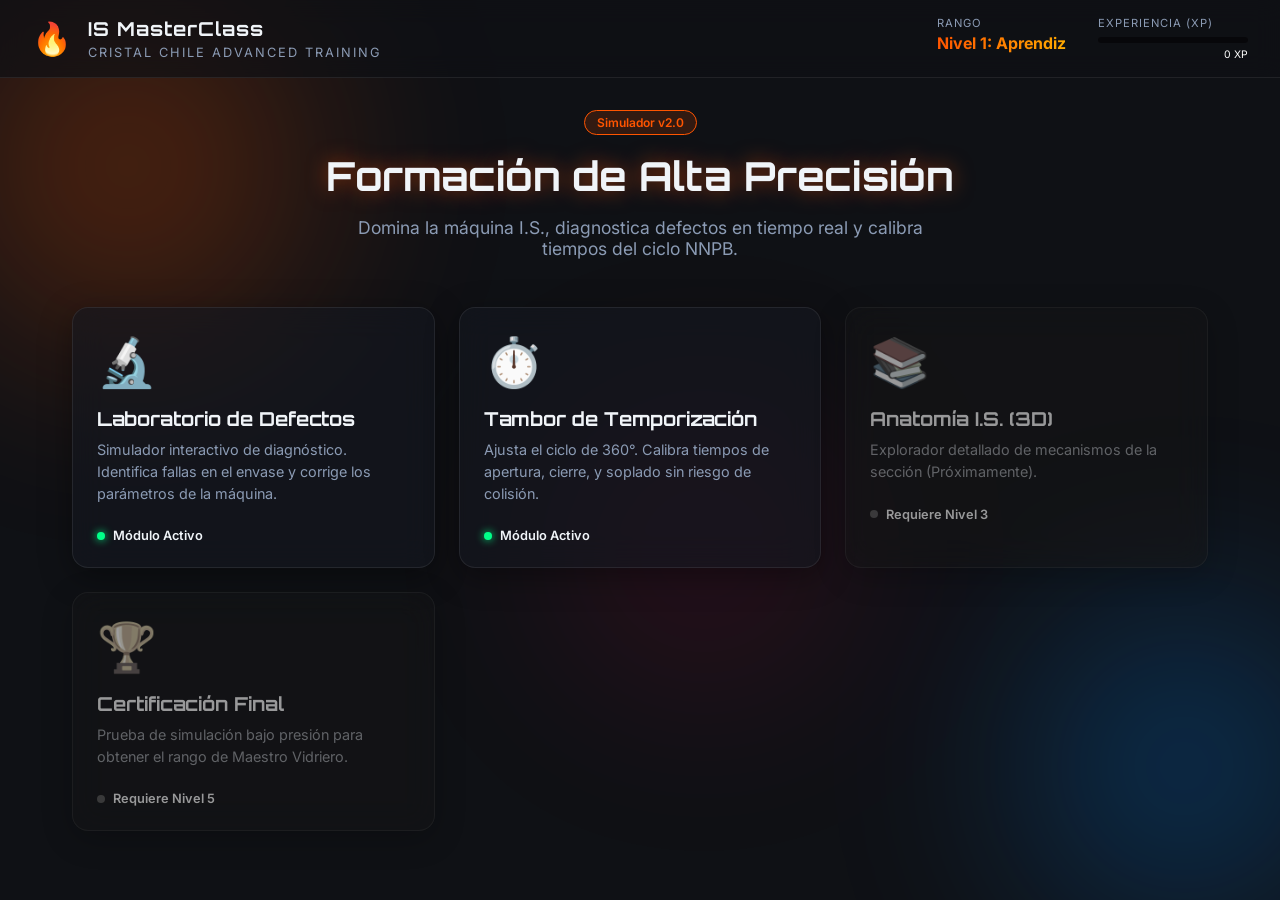
==== index.html @ 7d7ca2a0 "Initial commit: IS MasterClass Simulator con Django y GitHub Pages" ====
<!DOCTYPE html>
<html lang="es">
<head>
    <meta charset="UTF-8">
    <meta name="viewport" content="width=device-width, initial-scale=1.0">
    <title>IS MasterClass Simulator — Cristal Chile</title>
    <meta name="description" content="Simulador avanzado y plataforma de entrenamiento para operadores de máquina I.S.">
    <link rel="stylesheet" href="index.css">
    <link href="https://fonts.googleapis.com/css2?family=Inter:wght@300;400;600;800&family=Orbitron:wght@400;700&display=swap" rel="stylesheet">
</head>
<body>
    <div class="ambient-bg">
        <div class="glow-orb orange"></div>
        <div class="glow-orb blue"></div>
        <div class="glow-orb red"></div>
    </div>

    <header class="glass-nav">
        <div class="brand" onclick="app.showView('menu')">
            <div class="brand-icon">🔥</div>
            <div class="brand-text">
                <h1>IS MasterClass</h1>
                <span>Cristal Chile Advanced Training</span>
            </div>
        </div>
        <div class="user-stats">
            <div class="stat-box">
                <span class="stat-label">Rango</span>
                <strong id="userLevel" class="stat-value text-gradient">Aprendiz I.S.</strong>
            </div>
            <div class="stat-box">
                <span class="stat-label">Experiencia (XP)</span>
                <div class="xp-bar-container">
                    <div id="xpBar" class="xp-bar-fill"></div>
                </div>
                <span id="xpText" class="xp-text">0 / 100</span>
            </div>
        </div>
    </header>

    <main class="container">
        <!-- VISTA: MENÚ PRINCIPAL -->
        <section id="view-menu" class="view-section active">
            <header class="hero">
                <span class="badge">Simulador v2.0</span>
                <h2>Formación de Alta Precisión</h2>
                <p>Domina la máquina I.S., diagnostica defectos en tiempo real y calibra tiempos del ciclo NNPB.</p>
            </header>

            <div class="modules-grid">
                <div class="module-card glass-card" onclick="app.showView('defectos')">
                    <div class="card-icon">🔬</div>
                    <div class="card-content">
                        <h3>Laboratorio de Defectos</h3>
                        <p>Simulador interactivo de diagnóstico. Identifica fallas en el envase y corrige los parámetros de la máquina.</p>
                    </div>
                    <div class="card-action">
                        <span class="status-indicator online"></span> Módulo Activo
                    </div>
                </div>

                <div class="module-card glass-card" onclick="app.showView('tiempos')">
                    <div class="card-icon">⏱️</div>
                    <div class="card-content">
                        <h3>Tambor de Temporización</h3>
                        <p>Ajusta el ciclo de 360°. Calibra tiempos de apertura, cierre, y soplado sin riesgo de colisión.</p>
                    </div>
                    <div class="card-action">
                        <span class="status-indicator online"></span> Módulo Activo
                    </div>
                </div>

                <div class="module-card glass-card locked">
                    <div class="card-icon">📚</div>
                    <div class="card-content">
                        <h3>Anatomía I.S. (3D)</h3>
                        <p>Explorador detallado de mecanismos de la sección (Próximamente).</p>
                    </div>
                    <div class="card-action">
                        <span class="status-indicator offline"></span> Requiere Nivel 3
                    </div>
                </div>

                <div class="module-card glass-card locked">
                    <div class="card-icon">🏆</div>
                    <div class="card-content">
                        <h3>Certificación Final</h3>
                        <p>Prueba de simulación bajo presión para obtener el rango de Maestro Vidriero.</p>
                    </div>
                    <div class="card-action">
                        <span class="status-indicator offline"></span> Requiere Nivel 5
                    </div>
                </div>
            </div>
        </section>

        <!-- VISTA: LABORATORIO DE DEFECTOS -->
        <section id="view-defectos" class="view-section">
            <div class="glass-panel lab-panel">
                <header class="lab-header">
                    <h2>Laboratorio de Diagnóstico 🔍</h2>
                    <button class="btn-secondary" onclick="app.showView('menu')">Volver al Centro</button>
                </header>
                
                <div class="lab-content">
                    <div class="defecto-display">
                        <div class="defecto-visual">
                            <div class="defecto-img-placeholder">
                                <span id="defectoIcon">⚠️</span>
                            </div>
                            <h3 id="defectoNombre">Cargando caso...</h3>
                            <p id="defectoDesc" class="defecto-desc">Esperando datos de telemetría...</p>
                        </div>
                    </div>
                    
                    <div class="defecto-controls">
                        <h3>¿Cuál es la causa raíz o el ajuste necesario?</h3>
                        <div id="opcionesContainer" class="options-list">
                            <!-- Opciones generadas por JS -->
                        </div>
                        <div id="feedbackPanel" class="feedback-panel hidden">
                            <!-- Mensaje de acierto o error -->
                        </div>
                        <button id="btnNextDefect" class="btn-primary hidden" onclick="app.loadNextDefect()">Siguiente Caso 🚀</button>
                    </div>
                </div>
            </div>
        </section>

        <!-- VISTA: SIMULADOR DE TIEMPOS -->
        <section id="view-tiempos" class="view-section">
            <div class="glass-panel simulator-panel">
                <header class="lab-header">
                    <h2>Simulador de Tambor (Timing) ⏱️</h2>
                    <button class="btn-secondary" onclick="app.showView('menu')">Volver al Centro</button>
                </header>
                
                <div class="simulator-content">
                    <div class="timing-visualizer">
                        <div class="circle-container">
                            <div id="timingWheel" class="timing-wheel">
                                <div class="wheel-center">360°</div>
                                <div class="event-slice" id="slice-blank">Premolde</div>
                                <div class="event-slice" id="slice-blow">Soplado</div>
                            </div>
                        </div>
                    </div>
                    <div class="timing-controls">
                        <h3>Parámetros de Sección (NNPB)</h3>
                        <div class="control-group">
                            <label for="range-blank">Cierre de Premolde (Inicio): <span id="val-blank">0</span>°</label>
                            <input type="range" id="range-blank" title="Cierre de Premolde" min="0" max="360" value="0" oninput="app.updateTiming()">
                        </div>
                        <div class="control-group">
                            <label for="range-blow">Tiempo de Soplado (Inicio): <span id="val-blow">180</span>°</label>
                            <input type="range" id="range-blow" title="Tiempo de Soplado" min="0" max="360" value="180" oninput="app.updateTiming()">
                        </div>
                        <div class="alert-box" id="timingAlert">
                            ✔️ Tiempos sincronizados. Riesgo de colisión nulo.
                        </div>
                    </div>
                </div>
            </div>
        </section>
    </main>

    <script src="main.js"></script>
</body>
</html>
---- index.css ----
:root {
    --bg-dark: #0f1115;
    --bg-panel: rgba(20, 24, 32, 0.6);
    --glass-border: rgba(255, 255, 255, 0.08);
    --glass-shadow: 0 8px 32px 0 rgba(0, 0, 0, 0.37);
    
    --accent-orange: #ff5500;
    --accent-orange-glow: rgba(255, 85, 0, 0.5);
    --accent-blue: #0088ff;
    --accent-blue-glow: rgba(0, 136, 255, 0.5);
    --accent-green: #00ff88;
    
    --text-main: #f0f4f8;
    --text-muted: #8b9bb4;
}

* {
    box-sizing: border-box;
    margin: 0;
    padding: 0;
}

body {
    font-family: 'Inter', sans-serif;
    background-color: var(--bg-dark);
    color: var(--text-main);
    overflow-x: hidden;
    min-height: 100vh;
}

/* Ambient Background Orbs */
.ambient-bg {
    position: fixed;
    top: 0; left: 0; right: 0; bottom: 0;
    z-index: -1;
    overflow: hidden;
    pointer-events: none;
}

.glow-orb {
    position: absolute;
    border-radius: 50%;
    filter: blur(100px);
    opacity: 0.4;
    animation: float 20s infinite alternate ease-in-out;
}

.glow-orb.orange {
    width: 40vw; height: 40vw;
    background: radial-gradient(circle, var(--accent-orange), transparent 70%);
    top: -10%; left: -10%;
}

.glow-orb.blue {
    width: 35vw; height: 35vw;
    background: radial-gradient(circle, var(--accent-blue), transparent 70%);
    bottom: -10%; right: -10%;
    animation-delay: -5s;
}

.glow-orb.red {
    width: 30vw; height: 30vw;
    background: radial-gradient(circle, #ff0055, transparent 70%);
    top: 40%; left: 40%;
    opacity: 0.2;
    animation-delay: -10s;
}

@keyframes float {
    0% { transform: translate(0, 0) scale(1); }
    100% { transform: translate(50px, 50px) scale(1.2); }
}

/* Typography */
h1, h2, h3 { font-family: 'Orbitron', sans-serif; }
.text-gradient {
    background: linear-gradient(90deg, var(--accent-orange), #ffaa00);
    -webkit-background-clip: text;
    background-clip: text;
    -webkit-text-fill-color: transparent;
}

/* Header */
.glass-nav {
    display: flex;
    justify-content: space-between;
    align-items: center;
    padding: 1rem 2rem;
    background: rgba(15, 17, 21, 0.7);
    -webkit-backdrop-filter: blur(12px);
    backdrop-filter: blur(12px);
    border-bottom: 1px solid var(--glass-border);
    position: sticky;
    top: 0;
    z-index: 100;
}

.brand {
    display: flex;
    align-items: center;
    gap: 1rem;
    cursor: pointer;
    transition: transform 0.2s;
}
.brand:hover { transform: scale(1.02); }
.brand-icon { font-size: 2rem; }
.brand-text h1 { font-size: 1.2rem; margin: 0; letter-spacing: 1px;}
.brand-text span { font-size: 0.8rem; color: var(--text-muted); text-transform: uppercase; letter-spacing: 2px;}

.user-stats { display: flex; gap: 2rem; }
.stat-box { display: flex; flex-direction: column; gap: 0.2rem; }
.stat-label { font-size: 0.7rem; color: var(--text-muted); text-transform: uppercase; letter-spacing: 1px;}
.stat-value { font-size: 1rem; font-weight: bold; }

/* XP Bar */
.xp-bar-container {
    width: 150px;
    height: 6px;
    background: rgba(0,0,0,0.5);
    border-radius: 3px;
    overflow: hidden;
    margin-top: 4px;
}
.xp-bar-fill {
    height: 100%;
    background: linear-gradient(90deg, var(--accent-orange), #ffaa00);
    box-shadow: 0 0 10px var(--accent-orange-glow);
    transition: width 0.5s ease-out;
}
.xp-text { font-size: 0.65rem; color: #fff; margin-top: 2px; text-align: right; }

/* Main Container & Views */
.container {
    max-width: 1200px;
    margin: 0 auto;
    padding: 2rem;
}

.view-section {
    display: none;
    animation: fadeIn 0.4s ease-out;
}
.view-section.active { display: block; }

@keyframes fadeIn {
    from { opacity: 0; transform: translateY(10px); }
    to { opacity: 1; transform: translateY(0); }
}

/* Hero */
.hero { text-align: center; margin-bottom: 3rem; }
.hero .badge {
    display: inline-block;
    padding: 0.25rem 0.75rem;
    background: rgba(255, 85, 0, 0.15);
    color: var(--accent-orange);
    border: 1px solid var(--accent-orange);
    border-radius: 20px;
    font-size: 0.75rem;
    font-weight: 600;
    margin-bottom: 1rem;
}
.hero h2 { font-size: 2.5rem; margin-bottom: 1rem; text-shadow: 0 0 20px var(--accent-orange-glow); }
.hero p { color: var(--text-muted); font-size: 1.1rem; max-width: 600px; margin: 0 auto; }

/* Modules Grid */
.modules-grid {
    display: grid;
    grid-template-columns: repeat(auto-fit, minmax(280px, 1fr));
    gap: 1.5rem;
}

.glass-card {
    background: var(--bg-panel);
    -webkit-backdrop-filter: blur(16px);
    backdrop-filter: blur(16px);
    border: 1px solid var(--glass-border);
    border-radius: 16px;
    padding: 1.5rem;
    box-shadow: var(--glass-shadow);
    transition: all 0.3s ease;
    cursor: pointer;
    position: relative;
    overflow: hidden;
}
.glass-card::before {
    content: ''; position: absolute; top: 0; left: 0; width: 100%; height: 2px;
    background: linear-gradient(90deg, transparent, rgba(255,255,255,0.2), transparent);
    transform: translateX(-100%); transition: transform 0.5s;
}
.glass-card:hover:not(.locked) {
    transform: translateY(-5px);
    box-shadow: 0 12px 40px rgba(0,0,0,0.5), 0 0 20px var(--accent-blue-glow);
    border-color: rgba(255,255,255,0.2);
}
.glass-card:hover:not(.locked)::before { transform: translateX(100%); }
.glass-card.locked { opacity: 0.6; cursor: not-allowed; filter: grayscale(80%); }

.card-icon { font-size: 3rem; margin-bottom: 1rem; }
.card-content h3 { font-size: 1.2rem; margin-bottom: 0.5rem; }
.card-content p { color: var(--text-muted); font-size: 0.9rem; line-height: 1.5; margin-bottom: 1.5rem; }

.card-action { font-size: 0.8rem; font-weight: 600; display: flex; align-items: center; gap: 0.5rem; }
.status-indicator { width: 8px; height: 8px; border-radius: 50%; display: inline-block; }
.status-indicator.online { background: var(--accent-green); box-shadow: 0 0 8px var(--accent-green); }
.status-indicator.offline { background: #555; }

/* Generic Glass Panel */
.glass-panel {
    background: var(--bg-panel);
    -webkit-backdrop-filter: blur(16px);
    backdrop-filter: blur(16px);
    border: 1px solid var(--glass-border);
    border-radius: 20px;
    padding: 2rem;
    box-shadow: var(--glass-shadow);
}

.lab-header {
    display: flex;
    justify-content: space-between;
    align-items: center;
    border-bottom: 1px solid var(--glass-border);
    padding-bottom: 1.5rem;
    margin-bottom: 2rem;
}

.btn-primary, .btn-secondary {
    padding: 0.6rem 1.2rem;
    border-radius: 8px;
    font-family: 'Inter', sans-serif;
    font-weight: 600;
    cursor: pointer;
    transition: all 0.2s;
    border: none;
}
.btn-primary { background: var(--accent-blue); color: #fff; box-shadow: 0 0 15px var(--accent-blue-glow); }
.btn-primary:hover { background: #1a94ff; transform: translateY(-2px); box-shadow: 0 0 25px var(--accent-blue-glow); }
.btn-secondary { background: rgba(255,255,255,0.1); color: #fff; border: 1px solid var(--glass-border); }
.btn-secondary:hover { background: rgba(255,255,255,0.2); }

/* --- Lab Defectos --- */
.lab-content { display: grid; grid-template-columns: 1fr 1fr; gap: 3rem; }
.defecto-visual { text-align: center; }
.defecto-img-placeholder {
    width: 100%; aspect-ratio: 1;
    background: rgba(0,0,0,0.3);
    border: 1px dashed rgba(255,255,255,0.2);
    border-radius: 12px;
    display: flex; align-items: center; justify-content: center;
    font-size: 5rem;
    margin-bottom: 1.5rem;
    box-shadow: inset 0 0 50px rgba(0,0,0,0.5);
}
.defecto-desc { color: var(--text-muted); margin-top: 1rem; line-height: 1.6; }

.options-list { display: flex; flex-direction: column; gap: 1rem; margin-top: 1.5rem; }
.option-btn {
    background: rgba(255,255,255,0.05);
    border: 1px solid rgba(255,255,255,0.1);
    padding: 1rem;
    border-radius: 8px;
    color: var(--text-main);
    font-size: 1rem;
    text-align: left;
    cursor: pointer;
    transition: all 0.2s;
}
.option-btn:hover { background: rgba(255,255,255,0.1); border-color: rgba(255,255,255,0.3); transform: translateX(5px); }
.option-btn.correct { background: rgba(0, 255, 136, 0.2); border-color: var(--accent-green); }
.option-btn.wrong { background: rgba(255, 0, 85, 0.2); border-color: #ff0055; }

.feedback-panel { margin-top: 1.5rem; padding: 1rem; border-radius: 8px; font-weight: bold; }
.feedback-panel.success { background: rgba(0, 255, 136, 0.1); color: var(--accent-green); border: 1px solid var(--accent-green); }
.feedback-panel.error { background: rgba(255, 0, 85, 0.1); color: #ff0055; border: 1px solid #ff0055; }
.hidden { display: none !important; }

/* --- Simulador Timing --- */
.simulator-content { display: grid; grid-template-columns: 1fr 1fr; gap: 3rem; align-items: center; }
.circle-container {
    width: 300px; height: 300px;
    margin: 0 auto;
    border-radius: 50%;
    background: rgba(0,0,0,0.4);
    border: 2px solid rgba(255,255,255,0.1);
    position: relative;
    box-shadow: 0 0 30px rgba(0,0,0,0.5), inset 0 0 20px rgba(255,255,255,0.05);
}
.timing-wheel {
    width: 100%; height: 100%; border-radius: 50%;
    position: relative; overflow: hidden;
}
.wheel-center {
    position: absolute; top: 50%; left: 50%;
    transform: translate(-50%, -50%);
    width: 60px; height: 60px;
    background: var(--bg-dark);
    border-radius: 50%; z-index: 10;
    display: flex; align-items: center; justify-content: center;
    font-family: 'Orbitron'; font-size: 0.8rem; font-weight: bold;
    border: 2px solid rgba(255,255,255,0.2);
}
.event-slice {
    position: absolute;
    width: 50%; height: 50%;
    transform-origin: 100% 100%;
    /* These variables will be updated by JS, CSS logic handles drawing conic slices. 
       Since standard CSS can't easily draw generic conic-gradients with HTML elements this way cleanly, 
       we will use a conic-gradient on the container in JS instead. Hiding these divs. */
    display: none; 
}
/* JS will apply background to .timing-wheel */

.control-group { margin-bottom: 1.5rem; }
.control-group label { display: block; margin-bottom: 0.5rem; color: var(--text-muted); font-size: 0.9rem;}
.control-group input[type="range"] {
    width: 100%;
    accent-color: var(--accent-orange);
    cursor: pointer;
}
.alert-box {
    margin-top: 2rem; padding: 1rem;
    background: rgba(0, 255, 136, 0.1);
    border: 1px solid var(--accent-green);
    border-radius: 8px; color: var(--accent-green);
    font-size: 0.9rem;
}
.alert-box.danger { background: rgba(255, 85, 0, 0.1); border-color: var(--accent-orange); color: var(--accent-orange); }

/* Responsive */
@media (max-width: 768px) {
    .lab-content, .simulator-content { grid-template-columns: 1fr; }
    .glass-nav { flex-direction: column; gap: 1rem; }
}
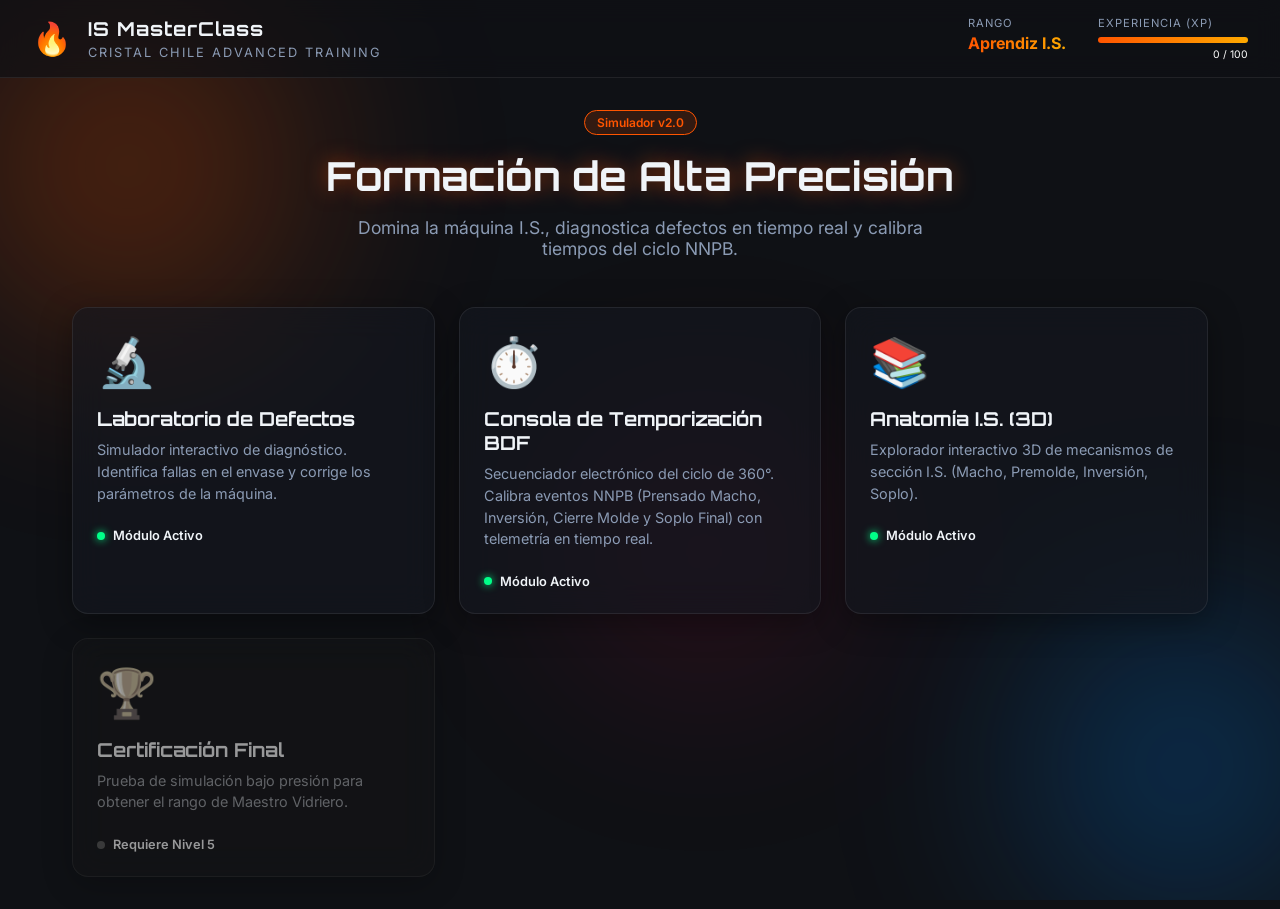
==== commit f002f5e1: "Habilitar e implementar Módulo 3 Anatomía I.S. 3D con planos CAD y esquemas cinemáticos" ====
--- a/index.html
+++ b/index.html
@@ -5,7 +5,7 @@
     <meta name="viewport" content="width=device-width, initial-scale=1.0">
     <title>IS MasterClass Simulator — Cristal Chile</title>
     <meta name="description" content="Simulador avanzado y plataforma de entrenamiento para operadores de máquina I.S.">
-    <link rel="stylesheet" href="index.css">
+    <link rel="stylesheet" href="index.css?v=3.2.0">
     <link href="https://fonts.googleapis.com/css2?family=Inter:wght@300;400;600;800&family=Orbitron:wght@400;700&display=swap" rel="stylesheet">
 </head>
 <body>
@@ -62,22 +62,22 @@
                 <div class="module-card glass-card" onclick="app.showView('tiempos')">
                     <div class="card-icon">⏱️</div>
                     <div class="card-content">
-                        <h3>Tambor de Temporización</h3>
-                        <p>Ajusta el ciclo de 360°. Calibra tiempos de apertura, cierre, y soplado sin riesgo de colisión.</p>
+                        <h3>Consola de Temporización BDF</h3>
+                        <p>Secuenciador electrónico del ciclo de 360°. Calibra eventos NNPB (Prensado Macho, Inversión, Cierre Molde y Soplo Final) con telemetría en tiempo real.</p>
                     </div>
                     <div class="card-action">
                         <span class="status-indicator online"></span> Módulo Activo
                     </div>
                 </div>
 
-                <div class="module-card glass-card locked">
+                <div class="module-card glass-card" onclick="app.showView('anatomia')">
                     <div class="card-icon">📚</div>
                     <div class="card-content">
                         <h3>Anatomía I.S. (3D)</h3>
-                        <p>Explorador detallado de mecanismos de la sección (Próximamente).</p>
+                        <p>Explorador interactivo 3D de mecanismos de sección I.S. (Macho, Premolde, Inversión, Soplo).</p>
                     </div>
                     <div class="card-action">
-                        <span class="status-indicator offline"></span> Requiere Nivel 3
+                        <span class="status-indicator online"></span> Módulo Activo
                     </div>
                 </div>
 
@@ -106,7 +106,7 @@
                     <div class="defecto-display">
                         <div class="defecto-visual">
                             <div class="defecto-img-placeholder">
-                                <span id="defectoIcon">⚠️</span>
+                                <img id="defectoImage" src="" alt="Fotografía Real de Defecto Vidriero" class="defecto-real-img">
                             </div>
                             <h3 id="defectoNombre">Cargando caso...</h3>
                             <p id="defectoDesc" class="defecto-desc">Esperando datos de telemetría...</p>
@@ -127,36 +127,193 @@
             </div>
         </section>
 
-        <!-- VISTA: SIMULADOR DE TIEMPOS -->
+        <!-- VISTA: CONSOLA DE TEMPORIZACIÓN BDF -->
         <section id="view-tiempos" class="view-section">
             <div class="glass-panel simulator-panel">
                 <header class="lab-header">
-                    <h2>Simulador de Tambor (Timing) ⏱️</h2>
+                    <div>
+                        <h2>Consola de Temporización BDF ⏱️</h2>
+                        <span class="sub-header-title">Secuenciador Electrónico I.S. — Parámetros Oficiales NNPB / Cristal Chile</span>
+                    </div>
                     <button class="btn-secondary" onclick="app.showView('menu')">Volver al Centro</button>
                 </header>
-                
-                <div class="simulator-content">
-                    <div class="timing-visualizer">
-                        <div class="circle-container">
-                            <div id="timingWheel" class="timing-wheel">
-                                <div class="wheel-center">360°</div>
-                                <div class="event-slice" id="slice-blank">Premolde</div>
-                                <div class="event-slice" id="slice-blow">Soplado</div>
-                            </div>
-                        </div>
-                    </div>
-                    <div class="timing-controls">
-                        <h3>Parámetros de Sección (NNPB)</h3>
-                        <div class="control-group">
-                            <label for="range-blank">Cierre de Premolde (Inicio): <span id="val-blank">0</span>°</label>
-                            <input type="range" id="range-blank" title="Cierre de Premolde" min="0" max="360" value="0" oninput="app.updateTiming()">
-                        </div>
-                        <div class="control-group">
-                            <label for="range-blow">Tiempo de Soplado (Inicio): <span id="val-blow">180</span>°</label>
-                            <input type="range" id="range-blow" title="Tiempo de Soplado" min="0" max="360" value="180" oninput="app.updateTiming()">
-                        </div>
-                        <div class="alert-box" id="timingAlert">
-                            ✔️ Tiempos sincronizados. Riesgo de colisión nulo.
+
+                <!-- TELEMETRÍA GENERAL DE MÁQUINA -->
+                <div class="telemetry-bar glass-card-sm">
+                    <div class="telemetry-item">
+                        <label for="calcBpm">Velocidad (BPM):</label>
+                        <input type="number" id="calcBpm" value="396" min="60" max="600" oninput="app.updateTiming()">
+                    </div>
+                    <div class="telemetry-item">
+                        <label for="calcSections">Secciones:</label>
+                        <input type="number" id="calcSections" value="11" min="1" max="16" oninput="app.updateTiming()">
+                    </div>
+                    <div class="telemetry-item">
+                        <label for="calcCavities">Cavidades:</label>
+                        <select id="calcCavities" onchange="app.updateTiming()">
+                            <option value="1">S.G. (Sencilla)</option>
+                            <option value="2">D.G. (Doble)</option>
+                            <option value="3" selected>T.G. (Triple Gota)</option>
+                            <option value="4">Q.G. (Cuádruple)</option>
+                        </select>
+                    </div>
+                    <div class="telemetry-badge">
+                        <span id="cycleTimeDisplay">Ciclo: 500 ms | Cizalla: 132 CPM</span>
+                    </div>
+                </div>
+
+                <div class="bdf-console-grid">
+                    <!-- DIAGRAMA GANTT INTERACTIVO DEL CICLO DE 360° -->
+                    <div class="gantt-panel">
+                        <h3>Diagrama Gantt de Ciclo 360°</h3>
+                        <p class="panel-desc">Visualización en grados de la secuencia de mecanismos en tiempo real.</p>
+                        
+                        <div class="gantt-chart">
+                            <div class="gantt-scale">
+                                <span>0°</span>
+                                <span>90°</span>
+                                <span>180°</span>
+                                <span>270°</span>
+                                <span>360°</span>
+                            </div>
+                            <div class="gantt-row">
+                                <span class="gantt-label">Prensado Macho</span>
+                                <div class="gantt-track">
+                                    <div id="barPlunger" class="gantt-bar"></div>
+                                </div>
+                                <span id="labelPlunger" class="gantt-val">0°-70°</span>
+                            </div>
+                            <div class="gantt-row">
+                                <span class="gantt-label">Inversión Parison</span>
+                                <div class="gantt-track">
+                                    <div id="barInvert" class="gantt-bar"></div>
+                                </div>
+                                <span id="labelInvert" class="gantt-val">90°-120°</span>
+                            </div>
+                            <div class="gantt-row">
+                                <span class="gantt-label">Molde de Soplo</span>
+                                <div class="gantt-track">
+                                    <div id="barBlowMold" class="gantt-bar"></div>
+                                </div>
+                                <span id="labelBlowMold" class="gantt-val">120°-330°</span>
+                            </div>
+                            <div class="gantt-row">
+                                <span class="gantt-label">Soplado Final</span>
+                                <div class="gantt-track">
+                                    <div id="barFinalBlow" class="gantt-bar"></div>
+                                </div>
+                                <span id="labelFinalBlow" class="gantt-val">140°-200°</span>
+                            </div>
+                        </div>
+
+                        <!-- PANEL DE DIAGNÓSTICO Y ALERTAS BDF EN TIEMPO REAL -->
+                        <div id="bdfValidationResults" class="validation-panel">
+                            <!-- Alertas de validación renderizadas dinámicamente -->
+                        </div>
+                    </div>
+
+                    <!-- MATRIZ DE EVENTOS NNPB -->
+                    <div class="events-panel">
+                        <h3>Matriz de Eventos NNPB (0° - 360°)</h3>
+
+                        <div class="control-group-sm">
+                            <label for="valPlungerUp">Subida Macho (Plunger Up): <strong id="lblPlungerUp">0</strong>°</label>
+                            <input type="range" id="valPlungerUp" min="0" max="360" value="0" oninput="app.updateTiming()">
+                        </div>
+
+                        <div class="control-group-sm">
+                            <label for="valPlungerDown">Bajada Macho (Plunger Down): <strong id="lblPlungerDown">70</strong>°</label>
+                            <input type="range" id="valPlungerDown" min="0" max="360" value="70" oninput="app.updateTiming()">
+                        </div>
+
+                        <div class="control-group-sm">
+                            <label for="valInvertStart">Inicio Inversión (Invert Start): <strong id="lblInvertStart">90</strong>°</label>
+                            <input type="range" id="valInvertStart" min="0" max="360" value="90" oninput="app.updateTiming()">
+                        </div>
+
+                        <div class="control-group-sm">
+                            <label for="valBlowClose">Cierre Molde Soplo (Blow Mold Close): <strong id="lblBlowClose">120</strong>°</label>
+                            <input type="range" id="valBlowClose" min="0" max="360" value="120" oninput="app.updateTiming()">
+                        </div>
+
+                        <div class="control-group-sm">
+                            <label for="valNeckOpen">Apertura Anillo Boca (Neck Ring Open): <strong id="lblNeckOpen">135</strong>°</label>
+                            <input type="range" id="valNeckOpen" min="0" max="360" value="135" oninput="app.updateTiming()">
+                        </div>
+
+                        <div class="control-group-sm">
+                            <label for="valBlowOn">Inicio Soplado Final (Blow On): <strong id="lblBlowOn">140</strong>°</label>
+                            <input type="range" id="valBlowOn" min="0" max="360" value="140" oninput="app.updateTiming()">
+                        </div>
+
+                        <div class="control-group-sm">
+                            <label for="valBlowOff">Término Soplado Final (Blow Off): <strong id="lblBlowOff">200</strong>°</label>
+                            <input type="range" id="valBlowOff" min="0" max="360" value="200" oninput="app.updateTiming()">
+                        </div>
+                    </div>
+                </div>
+            </div>
+        </section>
+
+        <!-- VISTA: ANATOMÍA I.S. (3D) -->
+        <section id="view-anatomia" class="view-section">
+            <div class="glass-panel lab-panel">
+                <header class="lab-header">
+                    <div>
+                        <h2>Explorador de Anatomía I.S. (3D) 📚</h2>
+                        <span class="sub-header-title">Despiece e Inspección de Mecanismos de Sección NNPB & Soplo-Soplo</span>
+                    </div>
+                    <button class="btn-secondary" onclick="app.showView('menu')">Volver al Centro</button>
+                </header>
+
+                <div class="anatomy-grid">
+                    <!-- FOTOGRAFÍA REAL E INSPECTOR 3D DE MOLDERÍA -->
+                    <div class="visualizer-3d-card">
+                        <div class="anatomy-media-header">
+                            <span class="media-badge">📷 Moldería y Mecanismos Reales I.S. (Cristal Chile)</span>
+                        </div>
+                        <div class="real-image-wrapper">
+                            <img id="anatomyImageReal" class="anatomy-real-img" src="images/anatomy/macho.png" alt="Moldería Real I.S.">
+                        </div>
+                        <div class="canvas-3d-wrapper">
+                            <canvas id="canvasAnatomia3D" width="500" height="260"></canvas>
+                            <div class="canvas-controls-overlay">
+                                <button class="btn-overlay" onclick="app.rotateAnatomia3D(-15)">↺ Izq</button>
+                                <button class="btn-overlay" onclick="app.toggleAnatomiaAnim()">⏯️ Animación</button>
+                                <button class="btn-overlay" onclick="app.rotateAnatomia3D(15)">↻ Der</button>
+                            </div>
+                        </div>
+                        <h3 id="anatomyPartTitle" class="part-title">Selecciona un Mecanismo</h3>
+                        <p id="anatomyPartSub" class="part-sub">Haz clic en la lista para inspeccionar la moldería real y la cinemática en 3D.</p>
+                    </div>
+
+                    <!-- SELECTOR Y DETALLES DEL MECANISMO -->
+                    <div class="anatomy-details-panel">
+                        <h3>Mecanismos de Sección I.S.</h3>
+                        <div class="parts-selector-grid">
+                            <button class="part-btn active" onclick="app.selectMecanismo('macho', this)">
+                                <span>🔹 Macho Prensador (Plunger)</span>
+                            </button>
+                            <button class="part-btn" onclick="app.selectMecanismo('premolde', this)">
+                                <span>🔹 Premolde (Blank Mold)</span>
+                            </button>
+                            <button class="part-btn" onclick="app.selectMecanismo('inversion', this)">
+                                <span>🔹 Mecanismo de Inversión</span>
+                            </button>
+                            <button class="part-btn" onclick="app.selectMecanismo('molde_soplo', this)">
+                                <span>🔹 Molde de Soplo (Blow Mold)</span>
+                            </button>
+                            <button class="part-btn" onclick="app.selectMecanismo('cabeza_soplo', this)">
+                                <span>🔹 Cabeza de Soplo (Blow Head)</span>
+                            </button>
+                            <button class="part-btn" onclick="app.selectMecanismo('takeout', this)">
+                                <span>🔹 Pinzas Extracción (Takeout)</span>
+                            </button>
+                        </div>
+
+                        <!-- TARJETA DE ESPECIFICACIONES TÉCNICAS -->
+                        <div id="specCardContainer" class="spec-card">
+                            <!-- Se renderiza por JS -->
                         </div>
                     </div>
                 </div>
@@ -164,6 +321,6 @@
         </section>
     </main>
 
-    <script src="main.js"></script>
+    <script src="main.js?v=3.2.0"></script>
 </body>
 </html>
--- a/index.css
+++ b/index.css
@@ -243,14 +243,24 @@
 .lab-content { display: grid; grid-template-columns: 1fr 1fr; gap: 3rem; }
 .defecto-visual { text-align: center; }
 .defecto-img-placeholder {
-    width: 100%; aspect-ratio: 1;
-    background: rgba(0,0,0,0.3);
-    border: 1px dashed rgba(255,255,255,0.2);
+    width: 100%; aspect-ratio: 16/9;
+    background: rgba(0,0,0,0.5);
+    border: 1px solid var(--glass-border);
     border-radius: 12px;
     display: flex; align-items: center; justify-content: center;
-    font-size: 5rem;
+    overflow: hidden;
     margin-bottom: 1.5rem;
-    box-shadow: inset 0 0 50px rgba(0,0,0,0.5);
+    box-shadow: inset 0 0 30px rgba(0,0,0,0.8), 0 4px 20px rgba(0,0,0,0.4);
+}
+.defecto-real-img {
+    width: 100%;
+    height: 100%;
+    object-fit: cover;
+    border-radius: 12px;
+    transition: transform 0.3s ease;
+}
+.defecto-real-img:hover {
+    transform: scale(1.03);
 }
 .defecto-desc { color: var(--text-muted); margin-top: 1rem; line-height: 1.6; }
 
@@ -275,60 +285,305 @@
 .feedback-panel.error { background: rgba(255, 0, 85, 0.1); color: #ff0055; border: 1px solid #ff0055; }
 .hidden { display: none !important; }
 
-/* --- Simulador Timing --- */
-.simulator-content { display: grid; grid-template-columns: 1fr 1fr; gap: 3rem; align-items: center; }
-.circle-container {
-    width: 300px; height: 300px;
-    margin: 0 auto;
-    border-radius: 50%;
-    background: rgba(0,0,0,0.4);
-    border: 2px solid rgba(255,255,255,0.1);
+/* --- Consola de Temporización BDF --- */
+.sub-header-title { font-size: 0.8rem; color: var(--text-muted); display: block; margin-top: 0.2rem; }
+
+.telemetry-bar {
+    display: flex;
+    flex-wrap: wrap;
+    align-items: center;
+    justify-content: space-between;
+    gap: 1rem;
+    padding: 1rem 1.5rem;
+    background: rgba(0, 0, 0, 0.4);
+    border: 1px solid var(--glass-border);
+    border-radius: 12px;
+    margin-bottom: 1.5rem;
+}
+
+.telemetry-item {
+    display: flex;
+    align-items: center;
+    gap: 0.5rem;
+    font-size: 0.85rem;
+    color: var(--text-muted);
+}
+.telemetry-item input[type="number"], .telemetry-item select {
+    background: rgba(20, 24, 32, 0.8);
+    border: 1px solid var(--glass-border);
+    color: var(--text-main);
+    padding: 0.3rem 0.6rem;
+    border-radius: 6px;
+    font-family: 'Inter', sans-serif;
+    font-weight: 600;
+}
+.telemetry-badge {
+    background: rgba(0, 136, 255, 0.15);
+    border: 1px solid var(--accent-blue);
+    color: var(--accent-blue);
+    padding: 0.4rem 0.8rem;
+    border-radius: 8px;
+    font-family: 'Orbitron', sans-serif;
+    font-size: 0.8rem;
+    font-weight: bold;
+}
+
+.bdf-console-grid {
+    display: grid;
+    grid-template-columns: 1.2fr 0.8fr;
+    gap: 2rem;
+}
+
+.gantt-panel, .events-panel {
+    background: rgba(15, 17, 21, 0.5);
+    border: 1px solid var(--glass-border);
+    border-radius: 12px;
+    padding: 1.5rem;
+}
+.panel-desc { font-size: 0.8rem; color: var(--text-muted); margin-bottom: 1.2rem; }
+
+/* Gantt Chart */
+.gantt-chart {
+    margin-bottom: 1.5rem;
+    background: rgba(0, 0, 0, 0.3);
+    border-radius: 8px;
+    padding: 1rem;
+    border: 1px solid rgba(255, 255, 255, 0.05);
+}
+.gantt-scale {
+    display: flex;
+    justify-content: space-between;
+    font-size: 0.7rem;
+    color: var(--text-muted);
+    font-family: 'Orbitron';
+    padding-bottom: 0.5rem;
+    border-bottom: 1px dashed rgba(255, 255, 255, 0.1);
+    margin-bottom: 0.8rem;
+}
+.gantt-row {
+    display: grid;
+    grid-template-columns: 120px 1fr 70px;
+    align-items: center;
+    gap: 0.8rem;
+    margin-bottom: 0.8rem;
+}
+.gantt-label { font-size: 0.75rem; color: var(--text-main); font-weight: 600; white-space: nowrap; }
+.gantt-track {
+    height: 14px;
+    background: rgba(255, 255, 255, 0.05);
+    border-radius: 7px;
     position: relative;
-    box-shadow: 0 0 30px rgba(0,0,0,0.5), inset 0 0 20px rgba(255,255,255,0.05);
-}
-.timing-wheel {
-    width: 100%; height: 100%; border-radius: 50%;
-    position: relative; overflow: hidden;
-}
-.wheel-center {
-    position: absolute; top: 50%; left: 50%;
-    transform: translate(-50%, -50%);
-    width: 60px; height: 60px;
-    background: var(--bg-dark);
-    border-radius: 50%; z-index: 10;
-    display: flex; align-items: center; justify-content: center;
-    font-family: 'Orbitron'; font-size: 0.8rem; font-weight: bold;
-    border: 2px solid rgba(255,255,255,0.2);
-}
-.event-slice {
+    overflow: hidden;
+}
+.gantt-bar {
     position: absolute;
-    width: 50%; height: 50%;
-    transform-origin: 100% 100%;
-    /* These variables will be updated by JS, CSS logic handles drawing conic slices. 
-       Since standard CSS can't easily draw generic conic-gradients with HTML elements this way cleanly, 
-       we will use a conic-gradient on the container in JS instead. Hiding these divs. */
-    display: none; 
-}
-/* JS will apply background to .timing-wheel */
-
-.control-group { margin-bottom: 1.5rem; }
-.control-group label { display: block; margin-bottom: 0.5rem; color: var(--text-muted); font-size: 0.9rem;}
-.control-group input[type="range"] {
+    top: 0; bottom: 0;
+    border-radius: 7px;
+    transition: all 0.2s ease;
+    box-shadow: 0 0 8px rgba(0, 0, 0, 0.5);
+}
+.gantt-val { font-size: 0.7rem; color: var(--text-muted); font-family: 'Orbitron'; text-align: right; }
+
+/* Dynamic Validation Alerts */
+.validation-panel { display: flex; flex-direction: column; gap: 0.75rem; }
+.validation-alert {
+    display: flex;
+    align-items: flex-start;
+    gap: 0.75rem;
+    padding: 0.8rem 1rem;
+    border-radius: 8px;
+    font-size: 0.85rem;
+    line-height: 1.4;
+}
+.validation-alert.success { background: rgba(0, 255, 136, 0.1); border: 1px solid var(--accent-green); color: var(--accent-green); }
+.validation-alert.warning { background: rgba(255, 170, 0, 0.1); border: 1px solid #ffaa00; color: #ffaa00; }
+.validation-alert.danger { background: rgba(255, 85, 0, 0.15); border: 1px solid var(--accent-orange); color: var(--accent-orange); }
+
+/* Compact Controls */
+.control-group-sm { margin-bottom: 1rem; }
+.control-group-sm label { display: flex; justify-content: space-between; font-size: 0.8rem; color: var(--text-muted); margin-bottom: 0.3rem; }
+.control-group-sm input[type="range"] {
     width: 100%;
     accent-color: var(--accent-orange);
     cursor: pointer;
 }
-.alert-box {
-    margin-top: 2rem; padding: 1rem;
-    background: rgba(0, 255, 136, 0.1);
-    border: 1px solid var(--accent-green);
-    border-radius: 8px; color: var(--accent-green);
-    font-size: 0.9rem;
-}
-.alert-box.danger { background: rgba(255, 85, 0, 0.1); border-color: var(--accent-orange); color: var(--accent-orange); }
+
+/* --- Módulo 3: Anatomía I.S. (3D) --- */
+.anatomy-grid {
+    display: grid;
+    grid-template-columns: 1fr 1fr;
+    gap: 2rem;
+}
+
+.visualizer-3d-card {
+    background: rgba(15, 17, 21, 0.6);
+    border: 1px solid var(--glass-border);
+    border-radius: 16px;
+    padding: 1.5rem;
+    display: flex;
+    flex-direction: column;
+    align-items: center;
+}
+
+.anatomy-media-header {
+    width: 100%;
+    display: flex;
+    justify-content: space-between;
+    align-items: center;
+    margin-bottom: 0.8rem;
+}
+
+.media-badge {
+    background: rgba(0, 136, 255, 0.15);
+    border: 1px solid var(--accent-blue);
+    color: var(--accent-blue);
+    font-size: 0.75rem;
+    padding: 0.3rem 0.8rem;
+    border-radius: 20px;
+    font-weight: 600;
+}
+
+.real-image-wrapper {
+    width: 100%;
+    height: 220px;
+    border-radius: 12px;
+    border: 1px solid rgba(255, 255, 255, 0.12);
+    overflow: hidden;
+    margin-bottom: 1rem;
+    background: #000;
+    box-shadow: 0 6px 24px rgba(0,0,0,0.6);
+}
+
+.anatomy-real-img {
+    width: 100%;
+    height: 100%;
+    object-fit: cover;
+    display: block;
+    transition: transform 0.3s ease;
+}
+
+.anatomy-real-img:hover {
+    transform: scale(1.04);
+}
+
+.canvas-3d-wrapper {
+    position: relative;
+    width: 100%;
+    aspect-ratio: 4/3;
+    background: radial-gradient(circle at center, rgba(30, 38, 52, 0.8), rgba(10, 12, 16, 0.95));
+    border-radius: 12px;
+    border: 1px solid rgba(255, 255, 255, 0.08);
+    overflow: hidden;
+    margin-bottom: 1.2rem;
+    box-shadow: inset 0 0 40px rgba(0, 0, 0, 0.8);
+}
+
+#canvasAnatomia3D {
+    width: 100%;
+    height: 100%;
+    display: block;
+}
+
+.canvas-controls-overlay {
+    position: absolute;
+    bottom: 12px;
+    left: 50%;
+    transform: translateX(-50%);
+    display: flex;
+    gap: 0.5rem;
+    background: rgba(0, 0, 0, 0.6);
+    backdrop-filter: blur(8px);
+    padding: 0.3rem 0.6rem;
+    border-radius: 20px;
+    border: 1px solid var(--glass-border);
+}
+
+.btn-overlay {
+    background: transparent;
+    border: none;
+    color: var(--text-main);
+    font-size: 0.75rem;
+    font-weight: 600;
+    cursor: pointer;
+    padding: 0.2rem 0.6rem;
+    border-radius: 12px;
+    transition: background 0.2s;
+}
+.btn-overlay:hover { background: rgba(255, 255, 255, 0.15); }
+
+.part-title { font-family: 'Orbitron', sans-serif; font-size: 1.2rem; color: var(--accent-orange); margin-bottom: 0.3rem; text-align: center; }
+.part-sub { font-size: 0.85rem; color: var(--text-muted); text-align: center; }
+
+.anatomy-details-panel {
+    display: flex;
+    flex-direction: column;
+    gap: 1.2rem;
+}
+
+.parts-selector-grid {
+    display: grid;
+    grid-template-columns: repeat(auto-fit, minmax(200px, 1fr));
+    gap: 0.6rem;
+}
+
+.part-btn {
+    background: rgba(255, 255, 255, 0.04);
+    border: 1px solid rgba(255, 255, 255, 0.08);
+    padding: 0.75rem 1rem;
+    border-radius: 8px;
+    color: var(--text-main);
+    font-size: 0.85rem;
+    text-align: left;
+    cursor: pointer;
+    transition: all 0.2s ease;
+}
+.part-btn:hover {
+    background: rgba(255, 255, 255, 0.08);
+    border-color: rgba(255, 255, 255, 0.2);
+    transform: translateX(3px);
+}
+.part-btn.active {
+    background: rgba(0, 136, 255, 0.15);
+    border-color: var(--accent-blue);
+    color: #fff;
+    font-weight: 600;
+    box-shadow: 0 0 12px rgba(0, 136, 255, 0.3);
+}
+
+.spec-card {
+    background: rgba(0, 0, 0, 0.4);
+    border: 1px solid var(--glass-border);
+    border-radius: 12px;
+    padding: 1.2rem;
+    display: flex;
+    flex-direction: column;
+    gap: 0.8rem;
+}
+
+.spec-row {
+    display: flex;
+    justify-content: space-between;
+    font-size: 0.85rem;
+    border-bottom: 1px dashed rgba(255, 255, 255, 0.08);
+    padding-bottom: 0.4rem;
+}
+.spec-key { color: var(--text-muted); }
+.spec-val { font-weight: 600; color: var(--text-main); font-family: 'Orbitron'; font-size: 0.8rem; }
+.spec-desc { font-size: 0.85rem; color: var(--text-muted); line-height: 1.5; }
+.spec-defect-alert {
+    background: rgba(255, 85, 0, 0.1);
+    border: 1px solid var(--accent-orange);
+    color: var(--accent-orange);
+    padding: 0.6rem 0.8rem;
+    border-radius: 8px;
+    font-size: 0.8rem;
+}
 
 /* Responsive */
-@media (max-width: 768px) {
+@media (max-width: 900px) {
+    .anatomy-grid { grid-template-columns: 1fr; }
+    .bdf-console-grid { grid-template-columns: 1fr; }
+    .telemetry-bar { flex-direction: column; align-items: stretch; }
     .lab-content, .simulator-content { grid-template-columns: 1fr; }
     .glass-nav { flex-direction: column; gap: 1rem; }
 }
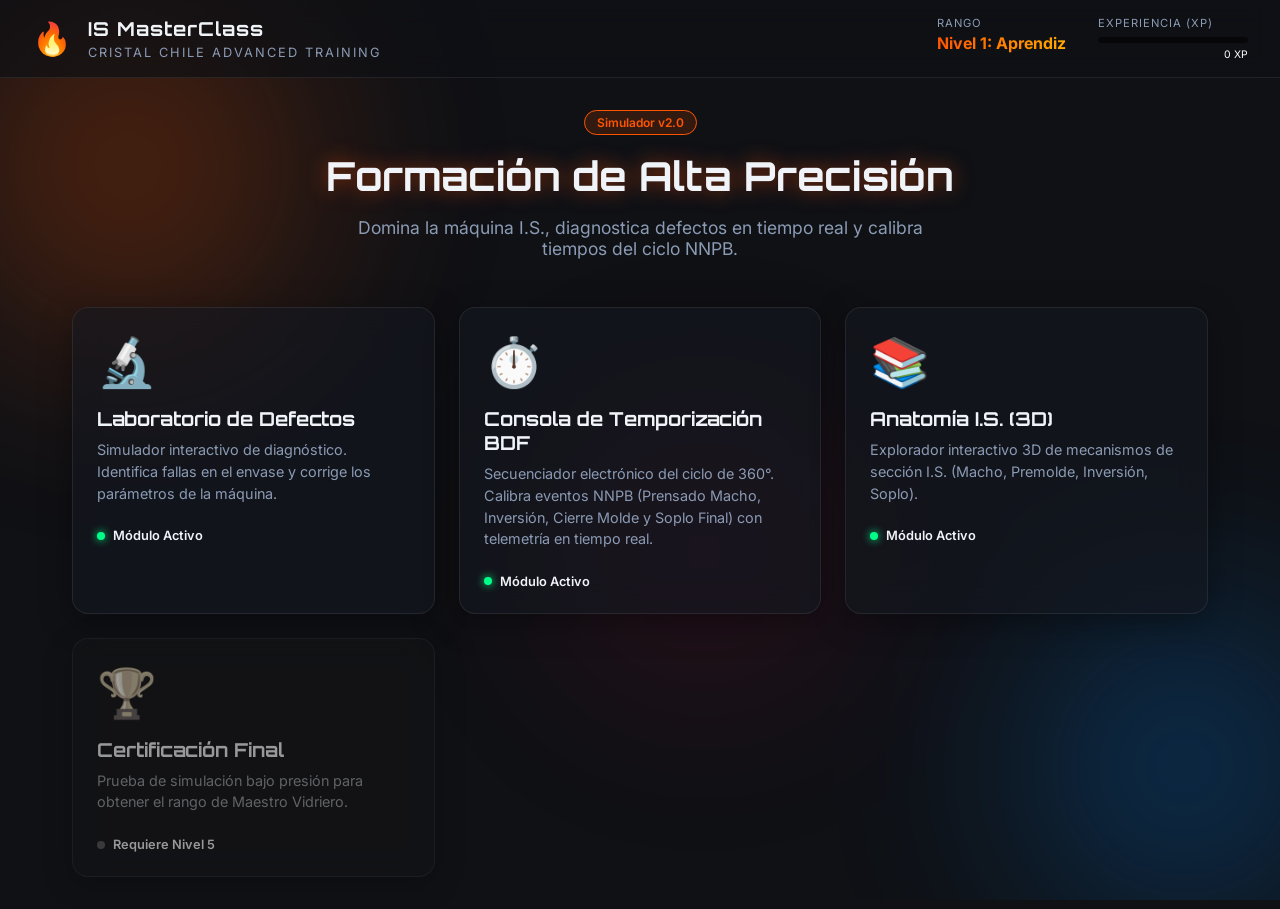
==== commit f73b5634: "feat: integracion de 8 mecanismos reales de maquina I.S. (Feeder, Plunger NNPB, Verti-Flow) con rend" ====
--- a/index.html
+++ b/index.html
@@ -291,6 +291,9 @@
                     <div class="anatomy-details-panel">
                         <h3>Mecanismos de Sección I.S.</h3>
                         <div class="parts-selector-grid">
+                            <button class="part-btn" onclick="app.selectMecanismo('alimentador_cizalla', this)">
+                                <span>🔥 Alimentador / Cizalla (Feeder & Shears)</span>
+                            </button>
                             <button class="part-btn active" onclick="app.selectMecanismo('macho', this)">
                                 <span>🔹 Macho Prensador (Plunger)</span>
                             </button>
@@ -302,6 +305,9 @@
                             </button>
                             <button class="part-btn" onclick="app.selectMecanismo('molde_soplo', this)">
                                 <span>🔹 Molde de Soplo (Blow Mold)</span>
+                            </button>
+                            <button class="part-btn" onclick="app.selectMecanismo('fondo_vertiflow', this)">
+                                <span>🔹 Placa Fondo (Verti-Flow)</span>
                             </button>
                             <button class="part-btn" onclick="app.selectMecanismo('cabeza_soplo', this)">
                                 <span>🔹 Cabeza de Soplo (Blow Head)</span>
--- a/index.css
+++ b/index.css
@@ -492,6 +492,7 @@
     display: flex;
     gap: 0.5rem;
     background: rgba(0, 0, 0, 0.6);
+    -webkit-backdrop-filter: blur(8px);
     backdrop-filter: blur(8px);
     padding: 0.3rem 0.6rem;
     border-radius: 20px;
